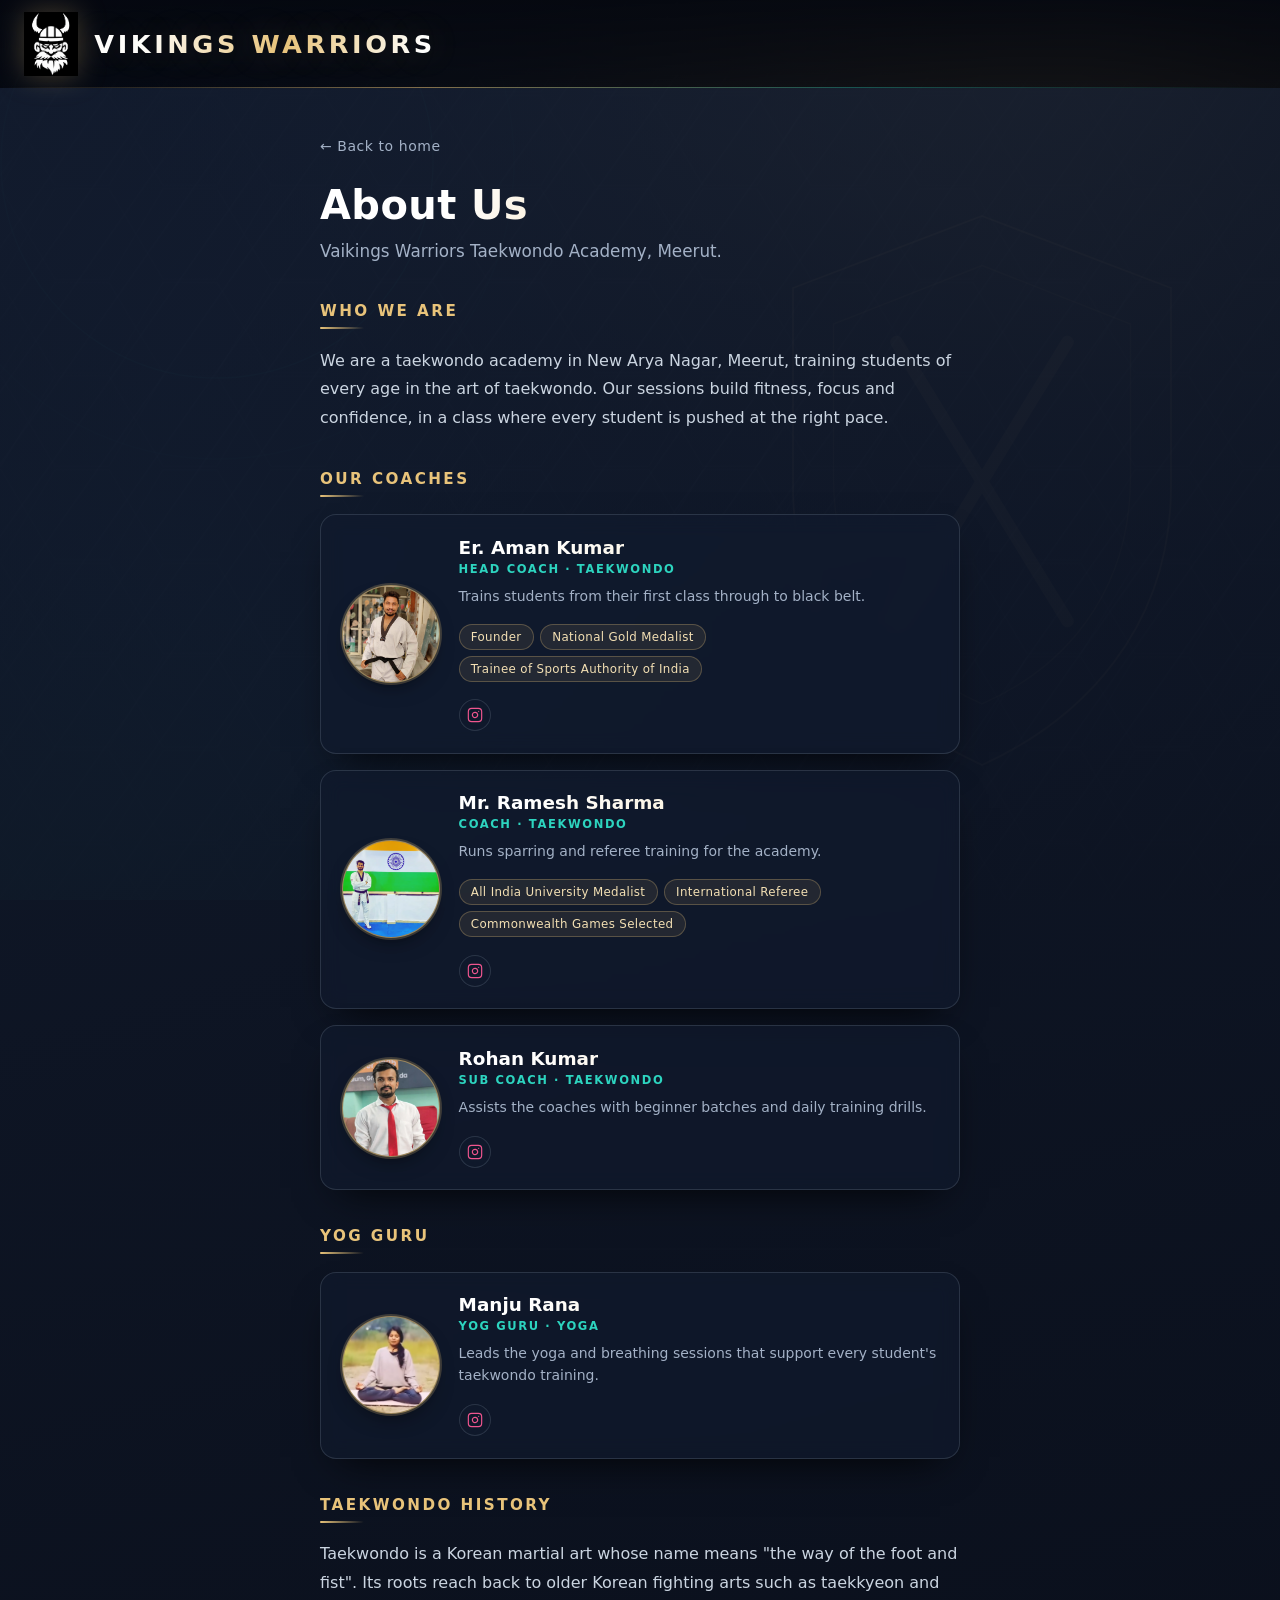
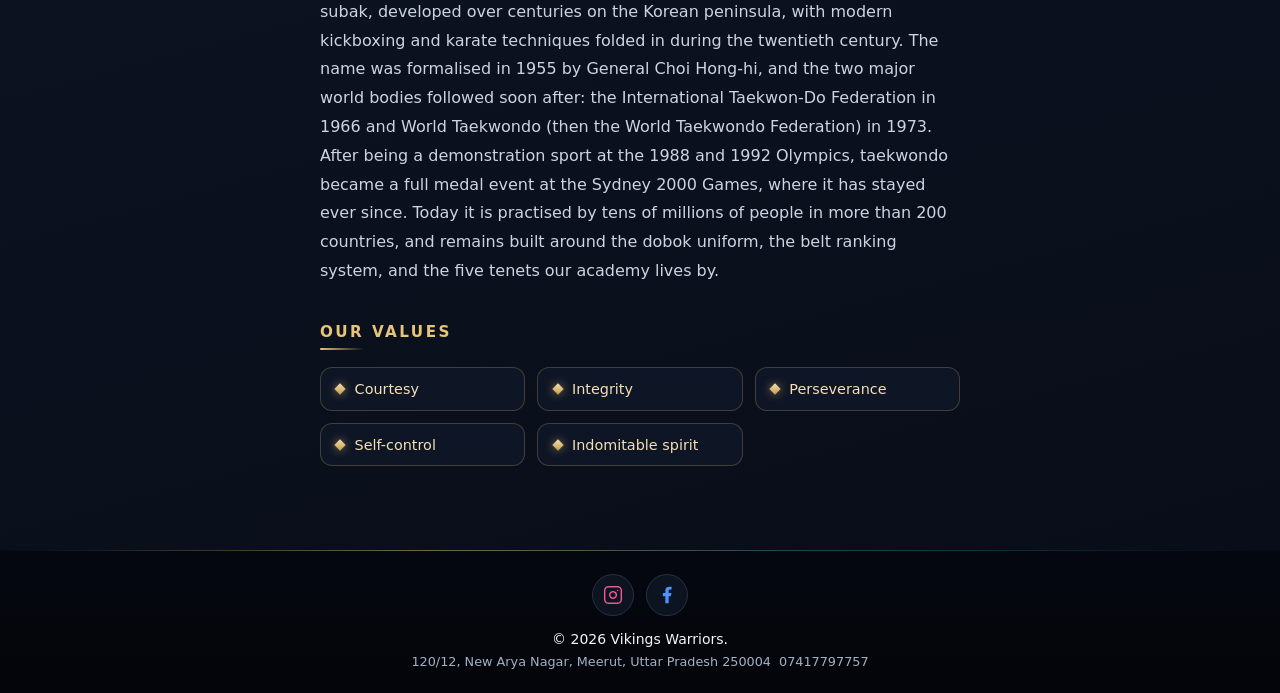
==== about-us.html @ 818771da "Expand into multi-page site with gallery and refreshed dark UI - Add About Us, Address and Gallery p" ====
<!DOCTYPE html>
<html lang="en">
<head>
  <meta charset="UTF-8" />
  <meta name="viewport" content="width=device-width, initial-scale=1.0" />
  <title>About Us — Vikings Warriors</title>
  <link rel="stylesheet" href="assets/styles.css" />
</head>
<body>
  <header class="site-header">
    <img
      class="site-header__logo"
      src="assets/viking-emblem.png"
      alt="Monochrome Viking warrior emblem"
    />
    <h1 class="site-header__wordmark">Vikings Warriors</h1>
  </header>

  <main class="page">
    <div class="page__inner">
      <a class="back-link" href="index.html">&larr; Back to home</a>

      <h2 class="page__title">About Us</h2>
      <p class="page__lead">
        Vaikings Warriors Taekwondo Academy, Meerut.
      </p>

      <section class="page__section">
        <h3 class="page__section-title">Who we are</h3>
        <p class="page__text">
          We are a taekwondo academy in New Arya Nagar, Meerut, training
          students of every age in the art of taekwondo. Our sessions build
          fitness, focus and confidence, in a class where every student is
          pushed at the right pace.
        </p>
      </section>

      <section class="page__section">
        <h3 class="page__section-title">Our Coaches</h3>
        <div class="coach-list">
          <article class="coach-card">
            <img
              class="coach-card__photo"
              src="assets/coach.png"
              alt="Portrait of Er. Aman Kumar, coach at Vaikings Warriors Taekwondo Academy"
              width="96"
              height="96"
            />
            <div class="coach-card__body">
              <h4 class="coach-card__name">Er. Aman Kumar</h4>
              <p class="coach-card__role">Head Coach &middot; Taekwondo</p>
              <p class="coach-card__bio">
                Trains students from their first class through to black belt.
              </p>
              <ul class="coach-card__achievements">
                <li>Founder</li>
                <li>National Gold Medalist</li>
                <li>Trainee of Sports Authority of India</li>
              </ul>

              <div class="coach-card__socials">
                <a
                  class="social-link social-link--instagram social-link--sm"
                  href="https://www.instagram.com/aman_kumar_ghirdharwall/"
                  target="_blank"
                  rel="noopener noreferrer"
                  aria-label="Instagram profile of Er. Aman Kumar"
                >
                  <svg
                    viewBox="0 0 24 24"
                    fill="none"
                    stroke="currentColor"
                    stroke-width="1.75"
                    stroke-linecap="round"
                    stroke-linejoin="round"
                    aria-hidden="true"
                    focusable="false"
                  >
                    <rect x="2" y="2" width="20" height="20" rx="5" ry="5" />
                    <path
                      d="M16 11.37A4 4 0 1 1 12.63 8 4 4 0 0 1 16 11.37z"
                    />
                    <line x1="17.5" y1="6.5" x2="17.51" y2="6.5" />
                  </svg>
                </a>
              </div>
            </div>
          </article>

          <article class="coach-card">
            <img
              class="coach-card__photo"
              src="assets/coach2.png"
              alt="Portrait of Mr. Ramesh Sharma, coach at Vaikings Warriors Taekwondo Academy"
              width="96"
              height="96"
            />
            <div class="coach-card__body">
              <h4 class="coach-card__name">Mr. Ramesh Sharma</h4>
              <p class="coach-card__role">Coach &middot; Taekwondo</p>
              <p class="coach-card__bio">
                Runs sparring and referee training for the academy.
              </p>
              <ul class="coach-card__achievements">
                <li>All India University Medalist</li>
                <li>International Referee</li>
                <li>Commonwealth Games Selected</li>
              </ul>

              <div class="coach-card__socials">
                <a
                  class="social-link social-link--instagram social-link--sm"
                  href="https://www.instagram.com/_ramesh_sharma17/"
                  target="_blank"
                  rel="noopener noreferrer"
                  aria-label="Instagram profile of Mr. Ramesh Sharma"
                >
                  <svg
                    viewBox="0 0 24 24"
                    fill="none"
                    stroke="currentColor"
                    stroke-width="1.75"
                    stroke-linecap="round"
                    stroke-linejoin="round"
                    aria-hidden="true"
                    focusable="false"
                  >
                    <rect x="2" y="2" width="20" height="20" rx="5" ry="5" />
                    <path
                      d="M16 11.37A4 4 0 1 1 12.63 8 4 4 0 0 1 16 11.37z"
                    />
                    <line x1="17.5" y1="6.5" x2="17.51" y2="6.5" />
                  </svg>
                </a>
              </div>
            </div>
          </article>

          <article class="coach-card">
            <img
              class="coach-card__photo"
              src="assets/subcoach.png"
              alt="Portrait of Rohan Kumar, sub coach at Vaikings Warriors Taekwondo Academy"
              width="96"
              height="96"
            />
            <div class="coach-card__body">
              <h4 class="coach-card__name">Rohan Kumar</h4>
              <p class="coach-card__role">Sub Coach &middot; Taekwondo</p>
              <p class="coach-card__bio">
                Assists the coaches with beginner batches and daily training
                drills.
              </p>

              <div class="coach-card__socials">
                <a
                  class="social-link social-link--instagram social-link--sm"
                  href="https://www.instagram.com/imrk71625/"
                  target="_blank"
                  rel="noopener noreferrer"
                  aria-label="Instagram profile of Rohan Kumar"
                >
                  <svg
                    viewBox="0 0 24 24"
                    fill="none"
                    stroke="currentColor"
                    stroke-width="1.75"
                    stroke-linecap="round"
                    stroke-linejoin="round"
                    aria-hidden="true"
                    focusable="false"
                  >
                    <rect x="2" y="2" width="20" height="20" rx="5" ry="5" />
                    <path
                      d="M16 11.37A4 4 0 1 1 12.63 8 4 4 0 0 1 16 11.37z"
                    />
                    <line x1="17.5" y1="6.5" x2="17.51" y2="6.5" />
                  </svg>
                </a>
              </div>
            </div>
          </article>
        </div>
      </section>

      <section class="page__section">
        <h3 class="page__section-title">Yog Guru</h3>
        <div class="coach-list">
          <article class="coach-card">
            <img
              class="coach-card__photo"
              src="assets/yogguru.png"
              alt="Portrait of Manju Rana, Yog Guru at Vaikings Warriors Taekwondo Academy"
              width="96"
              height="96"
            />
            <div class="coach-card__body">
              <h4 class="coach-card__name">Manju Rana</h4>
              <p class="coach-card__role">Yog Guru &middot; Yoga</p>
              <p class="coach-card__bio">
                Leads the yoga and breathing sessions that support every
                student's taekwondo training.
              </p>

              <div class="coach-card__socials">
                <a
                  class="social-link social-link--instagram social-link--sm"
                  href="https://www.instagram.com/manjurana238/"
                  target="_blank"
                  rel="noopener noreferrer"
                  aria-label="Instagram profile of Manju Rana"
                >
                  <svg
                    viewBox="0 0 24 24"
                    fill="none"
                    stroke="currentColor"
                    stroke-width="1.75"
                    stroke-linecap="round"
                    stroke-linejoin="round"
                    aria-hidden="true"
                    focusable="false"
                  >
                    <rect x="2" y="2" width="20" height="20" rx="5" ry="5" />
                    <path
                      d="M16 11.37A4 4 0 1 1 12.63 8 4 4 0 0 1 16 11.37z"
                    />
                    <line x1="17.5" y1="6.5" x2="17.51" y2="6.5" />
                  </svg>
                </a>
              </div>
            </div>
          </article>
        </div>
      </section>

      <section class="page__section">
        <h3 class="page__section-title">Taekwondo History</h3>
        <p class="page__text">
          Taekwondo is a Korean martial art whose name means "the way of the
          foot and fist". Its roots reach back to older Korean fighting arts
          such as taekkyeon and subak, developed over centuries on the Korean
          peninsula, with modern kickboxing and karate techniques folded in
          during the twentieth century. The name was formalised in 1955 by
          General Choi Hong-hi, and the two major world bodies followed soon
          after: the International Taekwon-Do Federation in 1966 and World
          Taekwondo (then the World Taekwondo Federation) in 1973. After being
          a demonstration sport at the 1988 and 1992 Olympics, taekwondo
          became a full medal event at the Sydney 2000 Games, where it has
          stayed ever since. Today it is practised by tens of millions of
          people in more than 200 countries, and remains built around the
          dobok uniform, the belt ranking system, and the five tenets our
          academy lives by.
        </p>
      </section>

      <section class="page__section">
        <h3 class="page__section-title">Our values</h3>
        <ul class="tenets">
          <li>Courtesy</li>
          <li>Integrity</li>
          <li>Perseverance</li>
          <li>Self-control</li>
          <li>Indomitable spirit</li>
        </ul>
      </section>
    </div>
  </main>

  <footer class="site-footer">
    <div class="site-footer__social">
      <a
        class="social-link social-link--instagram"
        href="https://www.instagram.com/wcta_meerut_/"
        target="_blank"
        rel="noopener noreferrer"
        aria-label="Vaikings Warriors Taekwondo Academy on Instagram"
      >
        <svg
          viewBox="0 0 24 24"
          fill="none"
          stroke="currentColor"
          stroke-width="1.75"
          stroke-linecap="round"
          stroke-linejoin="round"
          aria-hidden="true"
          focusable="false"
        >
          <rect x="2" y="2" width="20" height="20" rx="5" ry="5" />
          <path d="M16 11.37A4 4 0 1 1 12.63 8 4 4 0 0 1 16 11.37z" />
          <line x1="17.5" y1="6.5" x2="17.51" y2="6.5" />
        </svg>
      </a>
      <a
        class="social-link social-link--facebook"
        href="https://www.facebook.com/ValiantTaekwondo"
        target="_blank"
        rel="noopener noreferrer"
        aria-label="Vaikings Warriors Taekwondo Academy on Facebook"
      >
        <svg
          viewBox="0 0 24 24"
          fill="currentColor"
          stroke="none"
          aria-hidden="true"
          focusable="false"
        >
          <path
            d="M14 13.5h2.5l1-4H14v-2c0-1.03 0-2 2-2h1.5V2.14c-.326-.043-1.557-.14-2.857-.14C11.928 2 10 3.657 10 6.7v2.8H7v4h3V22h4z"
          />
        </svg>
      </a>
    </div>
    <p>&copy; 2026 Vikings Warriors.</p>
    <address class="site-footer__address">
      <span class="site-footer__address-line">
        120/12, New Arya Nagar, Meerut, Uttar Pradesh 250004
      </span>
      <a class="site-footer__phone" href="tel:+917417797757">07417797757</a>
    </address>
  </footer>
</body>
</html>
---- assets/styles.css ----
/* =========================================================
   Vaikings Warriors Taekwondo Academy — shared styles
   ========================================================= */

:root {
  --bg-0: #05070d;
  --bg-1: #0b1220;
  --panel: linear-gradient(
    165deg,
    rgba(20, 30, 50, 0.82),
    rgba(9, 14, 26, 0.9)
  );
  --panel-solid: #111a2b;
  --glass: rgba(17, 26, 44, 0.66);
  --line: rgba(148, 163, 184, 0.2);
  --line-strong: rgba(148, 163, 184, 0.4);
  --text: #f1f5f9;
  --muted: #a3b1c6;
  --gold: #e8c37a;
  --gold-deep: #c79a45;
  --gold-soft: #f4e0b4;
  --teal: #2dd4bf;
  --shadow: 0 18px 40px -20px rgba(0, 0, 0, 0.95);
  --radius: 1rem;
  --ease: cubic-bezier(0.2, 0.7, 0.3, 1);
}

* {
  box-sizing: border-box;
}

html {
  color-scheme: dark;
}

html,
body {
  margin: 0;
}

body {
  min-height: 100vh;
  display: flex;
  flex-direction: column;
  font-family: system-ui, -apple-system, "Segoe UI", Roboto, sans-serif;
  text-rendering: optimizeLegibility;
  color: var(--text);
  background-color: var(--bg-0);
  background-image: url("bg.svg");
  background-size: cover;
  background-position: center;
  background-repeat: no-repeat;
  background-attachment: fixed;
}

::selection {
  background: rgba(232, 195, 122, 0.32);
  color: #fff;
}

::-webkit-scrollbar {
  width: 11px;
  height: 11px;
}

::-webkit-scrollbar-track {
  background: var(--bg-0);
}

::-webkit-scrollbar-thumb {
  background: linear-gradient(180deg, #21304c, #131d31);
  border: 3px solid var(--bg-0);
  border-radius: 999px;
}

::-webkit-scrollbar-thumb:hover {
  background: linear-gradient(180deg, #2c3f61, #1a2740);
}

a:focus-visible,
button:focus-visible {
  outline: 2px solid var(--gold);
  outline-offset: 3px;
}

/* ---------- Header ---------- */
.site-header {
  position: sticky;
  top: 0;
  z-index: 40;
  display: flex;
  align-items: center;
  gap: 1rem;
  padding: 0.75rem 1.5rem;
  color: var(--text);
  background: linear-gradient(
    180deg,
    rgba(5, 8, 16, 0.94),
    rgba(5, 8, 16, 0.72)
  );
  backdrop-filter: blur(16px) saturate(130%);
  -webkit-backdrop-filter: blur(16px) saturate(130%);
}

.site-header::after {
  content: "";
  position: absolute;
  left: 0;
  right: 0;
  bottom: 0;
  height: 1px;
  background: linear-gradient(
    90deg,
    transparent,
    rgba(232, 195, 122, 0.55),
    rgba(45, 212, 191, 0.35),
    transparent
  );
}

.site-header__logo {
  height: 64px;
  display: block;
  flex: 0 0 auto;
  filter: drop-shadow(0 0 14px rgba(232, 195, 122, 0.28));
  animation: emblem-breathe 7s ease-in-out infinite;
}

@keyframes emblem-breathe {
  0%,
  100% {
    filter: drop-shadow(0 0 10px rgba(232, 195, 122, 0.18));
  }
  50% {
    filter: drop-shadow(0 0 22px rgba(232, 195, 122, 0.42));
  }
}

.site-header__wordmark {
  margin: 0;
  font-size: 1.6rem;
  font-weight: 800;
  letter-spacing: 0.14em;
  text-transform: uppercase;
  background: linear-gradient(100deg, #ffffff 15%, var(--gold) 55%, #ffffff 95%);
  -webkit-background-clip: text;
  background-clip: text;
  color: transparent;
  text-shadow: 0 0 34px rgba(232, 195, 122, 0.22);
}

/* ---------- Split ---------- */
.split {
  display: flex;
  flex: 1 1 auto;
  min-height: 0;
}

.pane {
  position: relative;
  flex: 1 1 50%;
  display: flex;
  flex-direction: column;
  align-items: center;
  justify-content: center;
  padding: 2.5rem 2rem;
  text-align: center;
  background: var(--panel);
  color: var(--text);
  min-width: 0;
}

.pane--left {
  border-right: 1px solid var(--line);
}

/* ---------- Cards ---------- */
.cards {
  display: grid;
  grid-template-columns: repeat(auto-fit, minmax(185px, 1fr));
  align-items: start;
  gap: 1rem;
  width: 100%;
  max-width: 640px;
}

.card {
  position: relative;
  overflow: hidden;
  display: flex;
  flex-direction: column;
  gap: 0.5rem;
  padding: 1.35rem 1.25rem;
  background: var(--glass);
  backdrop-filter: blur(10px) saturate(125%);
  -webkit-backdrop-filter: blur(10px) saturate(125%);
  border: 1px solid var(--line);
  border-radius: var(--radius);
  color: inherit;
  text-decoration: none;
  text-align: left;
  box-shadow: var(--shadow);
  transition: transform 0.28s var(--ease), border-color 0.28s ease,
    box-shadow 0.28s ease, background-color 0.28s ease;
}

/* gold accent bar that lights up on hover */
.card::after {
  content: "";
  position: absolute;
  inset: 0 0 auto;
  height: 2px;
  background: linear-gradient(
    90deg,
    transparent,
    var(--gold),
    var(--teal),
    transparent
  );
  opacity: 0;
  transition: opacity 0.28s ease;
}

/* light sweep across the card on hover */
.card::before {
  content: "";
  position: absolute;
  top: 0;
  left: -70%;
  width: 45%;
  height: 100%;
  background: linear-gradient(
    100deg,
    transparent,
    rgba(255, 255, 255, 0.09),
    transparent
  );
  transform: skewX(-18deg);
  transition: left 0.6s var(--ease);
}

.card:hover,
.card:focus-visible {
  border-color: rgba(232, 195, 122, 0.55);
  transform: translateY(-5px);
  box-shadow: var(--shadow), 0 0 0 1px rgba(232, 195, 122, 0.22),
    0 20px 44px -22px rgba(232, 195, 122, 0.55);
}

.card:hover::after,
.card:focus-visible::after {
  opacity: 1;
}

.card:hover::before,
.card:focus-visible::before {
  left: 130%;
}

.card h2 {
  margin: 0;
  font-size: 1.15rem;
  font-weight: 700;
  letter-spacing: 0.02em;
  background: linear-gradient(
    115deg,
    #ffffff 0%,
    var(--gold-soft) 58%,
    var(--gold) 100%
  );
  -webkit-background-clip: text;
  background-clip: text;
  color: transparent;
}

.card p {
  margin: 0;
  font-size: 0.875rem;
  line-height: 1.55;
  color: var(--muted);
}

/* ---------- Inner page ---------- */
.page {
  position: relative;
  flex: 1 1 auto;
  display: flex;
  justify-content: center;
  padding: 3rem 1.5rem;
  background: var(--panel);
  color: var(--text);
}

.page__inner {
  width: 100%;
  max-width: 640px;
}

.back-link {
  display: inline-block;
  margin-bottom: 1.75rem;
  color: var(--muted);
  font-size: 0.875rem;
  letter-spacing: 0.04em;
  text-decoration: none;
  transition: color 0.2s ease, transform 0.2s var(--ease);
}

.back-link:hover,
.back-link:focus-visible {
  color: var(--gold);
  transform: translateX(-3px);
}

.page__title {
  margin: 0 0 0.6rem;
  font-size: clamp(1.9rem, 4vw, 2.5rem);
  font-weight: 800;
  letter-spacing: 0.01em;
  line-height: 1.15;
  background: linear-gradient(110deg, #ffffff 20%, var(--gold) 85%);
  -webkit-background-clip: text;
  background-clip: text;
  color: transparent;
}

.page__lead {
  margin: 0 0 2.25rem;
  font-size: 1.05rem;
  line-height: 1.65;
  color: var(--muted);
}

/* ---------- Inner page content ---------- */
.page__section {
  margin-bottom: 2.25rem;
}

.page__section-title {
  position: relative;
  display: inline-block;
  margin: 0 0 1.1rem;
  padding-bottom: 0.55rem;
  font-size: 0.95rem;
  font-weight: 700;
  letter-spacing: 0.16em;
  text-transform: uppercase;
  color: var(--gold);
}

.page__section-title::after {
  content: "";
  position: absolute;
  left: 0;
  bottom: 0;
  width: 44px;
  height: 2px;
  border-radius: 2px;
  background: linear-gradient(90deg, var(--gold), rgba(232, 195, 122, 0));
}

.page__text {
  margin: 0;
  line-height: 1.8;
  color: #cbd5e1;
}

.page__text a,
.page__lead a {
  color: var(--gold-soft);
  text-decoration: underline;
  text-underline-offset: 3px;
  text-decoration-color: rgba(232, 195, 122, 0.45);
}

.page__text a:hover,
.page__text a:focus-visible,
.page__lead a:hover,
.page__lead a:focus-visible {
  color: #fff;
  text-decoration-color: var(--gold);
}

.tenets {
  margin: 0;
  padding: 0;
  list-style: none;
  display: grid;
  grid-template-columns: repeat(auto-fit, minmax(185px, 1fr));
  gap: 0.75rem;
}

.tenets li {
  display: flex;
  align-items: center;
  gap: 0.65rem;
  padding: 0.8rem 0.95rem;
  background: var(--glass);
  backdrop-filter: blur(8px);
  -webkit-backdrop-filter: blur(8px);
  border: 1px solid rgba(232, 195, 122, 0.24);
  border-radius: 0.75rem;
  font-size: 0.9rem;
  font-weight: 500;
  color: var(--gold-soft);
  transition: border-color 0.25s ease, transform 0.25s var(--ease);
}

.tenets li::before {
  content: "";
  flex: 0 0 auto;
  width: 8px;
  height: 8px;
  transform: rotate(45deg);
  background: linear-gradient(135deg, var(--gold-soft), var(--gold-deep));
  box-shadow: 0 0 10px rgba(232, 195, 122, 0.6);
}

.tenets li:hover {
  border-color: rgba(232, 195, 122, 0.55);
  transform: translateY(-2px);
}

/* ---------- Coach card ---------- */
.coach-list {
  display: flex;
  flex-direction: column;
  gap: 1rem;
}

.coach-card {
  display: flex;
  align-items: center;
  gap: 1.25rem;
  padding: 1.35rem;
  background: var(--glass);
  backdrop-filter: blur(10px) saturate(120%);
  -webkit-backdrop-filter: blur(10px) saturate(120%);
  border: 1px solid var(--line);
  border-radius: var(--radius);
  box-shadow: var(--shadow);
  transition: border-color 0.28s ease, transform 0.28s var(--ease),
    box-shadow 0.28s ease;
}

.coach-card:hover {
  border-color: rgba(232, 195, 122, 0.4);
  transform: translateY(-3px);
  box-shadow: var(--shadow), 0 16px 40px -24px rgba(232, 195, 122, 0.5);
}

.coach-card__photo {
  width: 96px;
  height: 96px;
  flex: 0 0 auto;
  object-fit: cover;
  border-radius: 50%;
  background: var(--panel-solid);
  box-shadow: 0 0 0 3px rgba(232, 195, 122, 0.22),
    0 0 0 1px rgba(232, 195, 122, 0.55), 0 10px 24px -12px rgba(0, 0, 0, 0.9);
  transition: box-shadow 0.28s ease, transform 0.28s var(--ease);
}

.coach-card:hover .coach-card__photo {
  transform: scale(1.04);
  box-shadow: 0 0 0 3px rgba(232, 195, 122, 0.4),
    0 0 0 1px rgba(232, 195, 122, 0.8), 0 12px 30px -12px rgba(232, 195, 122, 0.6);
}

.coach-card__body {
  display: flex;
  flex-direction: column;
  gap: 0.25rem;
  text-align: left;
}

.coach-card__name {
  margin: 0;
  font-size: 1.15rem;
  font-weight: 700;
  background: linear-gradient(120deg, #ffffff 15%, var(--gold-soft) 95%);
  -webkit-background-clip: text;
  background-clip: text;
  color: transparent;
}

.coach-card__role {
  margin: 0;
  font-size: 0.72rem;
  font-weight: 600;
  letter-spacing: 0.14em;
  text-transform: uppercase;
  color: var(--teal);
}

.coach-card__bio {
  margin: 0.3rem 0 0;
  font-size: 0.875rem;
  line-height: 1.6;
  color: var(--muted);
}

.coach-card__achievements {
  display: flex;
  flex-wrap: wrap;
  gap: 0.4rem;
  margin: 0.8rem 0 0;
  padding: 0;
  list-style: none;
}

.coach-card__achievements li {
  padding: 0.3rem 0.7rem;
  background: rgba(232, 195, 122, 0.09);
  border: 1px solid rgba(232, 195, 122, 0.28);
  border-radius: 999px;
  font-size: 0.74rem;
  letter-spacing: 0.03em;
  color: var(--gold-soft);
}

@media (max-width: 480px) {
  .coach-card {
    flex-direction: column;
    text-align: center;
  }

  .coach-card__body {
    text-align: center;
  }

  .coach-card__achievements {
    justify-content: center;
  }

  .coach-card__socials {
    justify-content: center;
  }
}

/* ---------- Address details ---------- */
.address-card {
  padding: 1.6rem;
  background: var(--glass);
  backdrop-filter: blur(10px) saturate(120%);
  -webkit-backdrop-filter: blur(10px) saturate(120%);
  border: 1px solid var(--line);
  border-radius: var(--radius);
  box-shadow: var(--shadow);
}

.address-card address {
  display: flex;
  flex-direction: column;
  gap: 1.25rem;
  font-style: normal;
}

.address-card address p {
  margin: 0;
  line-height: 1.7;
}

.address-card__label {
  display: block;
  margin-bottom: 0.2rem;
  font-size: 0.72rem;
  font-weight: 600;
  letter-spacing: 0.14em;
  text-transform: uppercase;
  color: var(--gold);
}

.address-card__venue {
  font-weight: 700;
  font-size: 1.1rem;
}

.address-card a {
  color: var(--gold-soft);
  text-decoration: underline;
  text-underline-offset: 3px;
  text-decoration-color: rgba(232, 195, 122, 0.45);
}

.address-card a:hover,
.address-card a:focus-visible {
  color: #fff;
  text-decoration-color: var(--gold);
}

.address-actions {
  margin-top: 1.6rem;
  display: flex;
  flex-wrap: wrap;
  gap: 0.75rem;
}

.button {
  display: inline-block;
  padding: 0.72rem 1.25rem;
  border-radius: 999px;
  background: linear-gradient(135deg, #f6e3b6, var(--gold-deep));
  border: 1px solid rgba(255, 255, 255, 0.18);
  color: #241a06;
  font-size: 0.875rem;
  font-weight: 700;
  letter-spacing: 0.02em;
  text-decoration: none;
  box-shadow: 0 12px 26px -14px rgba(232, 195, 122, 0.8);
  transition: transform 0.25s var(--ease), box-shadow 0.25s ease,
    filter 0.25s ease;
}

.button:hover,
.button:focus-visible {
  transform: translateY(-2px);
  filter: brightness(1.06);
  box-shadow: 0 16px 32px -14px rgba(232, 195, 122, 0.95);
}

.button--ghost {
  background: transparent;
  border-color: rgba(232, 195, 122, 0.45);
  color: var(--gold-soft);
  box-shadow: none;
}

.button--ghost:hover,
.button--ghost:focus-visible {
  background: rgba(232, 195, 122, 0.1);
  box-shadow: 0 12px 26px -18px rgba(232, 195, 122, 0.7);
}

/* ---------- Map ---------- */
.map-section {
  margin-top: 2.5rem;
}

.map-section__title {
  position: relative;
  display: inline-block;
  margin: 0 0 1rem;
  padding-bottom: 0.55rem;
  font-size: 0.95rem;
  font-weight: 700;
  letter-spacing: 0.16em;
  text-transform: uppercase;
  color: var(--gold);
}

.map-section__title::after {
  content: "";
  position: absolute;
  left: 0;
  bottom: 0;
  width: 44px;
  height: 2px;
  border-radius: 2px;
  background: linear-gradient(90deg, var(--gold), rgba(232, 195, 122, 0));
}

.map-frame {
  position: relative;
  width: 100%;
  aspect-ratio: 16 / 9;
  overflow: hidden;
  background: var(--panel-solid);
  border: 1px solid var(--line);
  border-radius: var(--radius);
  box-shadow: var(--shadow);
  transition: border-color 0.28s ease, box-shadow 0.28s ease;
}

.map-frame:hover {
  border-color: rgba(232, 195, 122, 0.45);
  box-shadow: var(--shadow), 0 18px 44px -24px rgba(232, 195, 122, 0.55);
}

.map-frame iframe {
  position: absolute;
  inset: 0;
  width: 100%;
  height: 100%;
  border: 0;
  /* Google Maps ships a light basemap; re-tone it for the dark theme */
  filter: invert(92%) hue-rotate(185deg) brightness(0.86) contrast(0.92)
    saturate(0.7);
  transition: filter 0.3s ease;
}

.map-frame:hover iframe {
  filter: invert(92%) hue-rotate(185deg) brightness(0.94) contrast(0.94)
    saturate(0.75);
}

.map-section__link {
  margin: 0.85rem 0 0;
  font-size: 0.875rem;
}

.map-section__link a {
  color: var(--gold-soft);
  text-decoration: underline;
  text-underline-offset: 3px;
  text-decoration-color: rgba(232, 195, 122, 0.45);
}

.map-section__link a:hover,
.map-section__link a:focus-visible {
  color: #fff;
  text-decoration-color: var(--gold);
}

/* ---------- Gallery ---------- */
.page--wide .page__inner {
  max-width: 1200px;
}

.gallery {
  columns: 4 240px;
  column-gap: 1rem;
  margin: 0;
  padding: 0;
  list-style: none;
}

.gallery__item {
  break-inside: avoid;
  margin: 0 0 1rem;
}

.gallery__link {
  display: block;
  position: relative;
  overflow: hidden;
  background: var(--panel-solid);
  border: 1px solid var(--line);
  border-radius: var(--radius);
  box-shadow: var(--shadow);
  transition: border-color 0.3s ease, transform 0.3s var(--ease),
    box-shadow 0.3s ease;
}

.gallery__link::after {
  content: "";
  position: absolute;
  inset: 0;
  background: radial-gradient(
    120% 90% at 50% 0%,
    rgba(232, 195, 122, 0.22),
    transparent 60%
  );
  opacity: 0;
  transition: opacity 0.3s ease;
  pointer-events: none;
}

.gallery__link:hover,
.gallery__link:focus-visible {
  border-color: rgba(232, 195, 122, 0.6);
  transform: translateY(-4px);
  box-shadow: var(--shadow), 0 20px 44px -22px rgba(232, 195, 122, 0.6);
}

.gallery__link:hover::after,
.gallery__link:focus-visible::after {
  opacity: 1;
}

.gallery__img {
  display: block;
  width: 100%;
  height: auto;
  transition: transform 0.5s var(--ease);
}

.gallery__link:hover .gallery__img,
.gallery__link:focus-visible .gallery__img {
  transform: scale(1.06);
}

/* ---------- Lightbox ---------- */
.lightbox {
  position: fixed;
  inset: 0;
  z-index: 50;
  display: none;
  align-items: center;
  justify-content: center;
  padding: 2rem;
  background: rgba(3, 6, 12, 0.86);
  backdrop-filter: blur(16px);
  -webkit-backdrop-filter: blur(16px);
}

.lightbox:target {
  display: flex;
}

.lightbox__img {
  max-width: min(1100px, 100%);
  max-height: 88vh;
  border: 1px solid rgba(232, 195, 122, 0.4);
  border-radius: var(--radius);
  background: var(--panel-solid);
  box-shadow: 0 34px 90px -28px rgba(0, 0, 0, 0.95),
    0 0 0 1px rgba(232, 195, 122, 0.12);
}

.lightbox__close,
.lightbox__nav {
  position: absolute;
  display: inline-flex;
  align-items: center;
  justify-content: center;
  background: rgba(11, 18, 32, 0.72);
  backdrop-filter: blur(10px);
  -webkit-backdrop-filter: blur(10px);
  border: 1px solid var(--line);
  border-radius: 999px;
  color: var(--text);
  text-decoration: none;
  line-height: 1;
  transition: border-color 0.25s ease, background-color 0.25s ease,
    color 0.25s ease, transform 0.25s var(--ease);
}

.lightbox__close:hover,
.lightbox__close:focus-visible,
.lightbox__nav:hover,
.lightbox__nav:focus-visible {
  background: rgba(232, 195, 122, 0.16);
  border-color: rgba(232, 195, 122, 0.7);
  color: var(--gold-soft);
  transform: scale(1.06);
}

.lightbox__close {
  top: 1rem;
  right: 1rem;
  width: 2.6rem;
  height: 2.6rem;
  font-size: 1.6rem;
}

.lightbox__nav {
  top: 50%;
  transform: translateY(-50%);
  width: 2.9rem;
  height: 2.9rem;
  font-size: 1.8rem;
}

.lightbox__nav:hover,
.lightbox__nav:focus-visible {
  transform: translateY(-50%) scale(1.06);
}

.lightbox__nav--prev {
  left: 1rem;
}

.lightbox__nav--next {
  right: 1rem;
}

/* ---------- Footer ---------- */
.site-footer {
  position: relative;
  flex: 0 0 auto;
  background: linear-gradient(180deg, rgba(5, 8, 16, 0.9), rgba(3, 5, 10, 0.97));
  backdrop-filter: blur(14px);
  -webkit-backdrop-filter: blur(14px);
  color: var(--text);
  padding: 1.5rem;
  text-align: center;
  font-size: 0.875rem;
}

.site-footer::before {
  content: "";
  position: absolute;
  top: 0;
  left: 0;
  right: 0;
  height: 1px;
  background: linear-gradient(
    90deg,
    transparent,
    rgba(232, 195, 122, 0.5),
    rgba(45, 212, 191, 0.3),
    transparent
  );
}

.site-footer p {
  margin: 0;
}

.site-footer__address {
  display: flex;
  flex-wrap: wrap;
  justify-content: center;
  align-items: center;
  gap: 0.15rem 0.5rem;
  margin: 0.45rem 0 0;
  font-style: normal;
  font-size: 0.8rem;
  color: var(--muted);
}

.site-footer__phone {
  color: var(--muted);
  text-decoration: none;
  transition: color 0.2s ease;
}

.site-footer__phone:hover,
.site-footer__phone:focus-visible {
  color: var(--gold);
}

/* ---------- Footer social ---------- */
.site-footer__social {
  display: flex;
  justify-content: center;
  gap: 0.75rem;
  margin-bottom: 0.9rem;
}

.social-link {
  display: inline-flex;
  align-items: center;
  justify-content: center;
  width: 42px;
  height: 42px;
  border: 1px solid var(--line);
  border-radius: 50%;
  background: var(--glass);
  backdrop-filter: blur(8px);
  -webkit-backdrop-filter: blur(8px);
  color: var(--text);
  transition: background-color 0.25s ease, border-color 0.25s ease,
    transform 0.25s var(--ease), box-shadow 0.25s ease;
}

.social-link:hover,
.social-link:focus-visible {
  border-color: rgba(232, 195, 122, 0.65);
  transform: translateY(-3px);
  box-shadow: 0 12px 26px -14px rgba(232, 195, 122, 0.75);
}

.social-link:focus-visible {
  outline: 2px solid var(--gold);
  outline-offset: 3px;
}

.social-link svg {
  display: block;
  width: 20px;
  height: 20px;
}

.social-link--instagram {
  color: #f0568f;
}

.social-link--instagram:hover,
.social-link--instagram:focus-visible {
  border-color: rgba(225, 48, 108, 0.8);
  box-shadow: 0 12px 26px -14px rgba(225, 48, 108, 0.9);
}

.social-link--facebook {
  color: #4d94ff;
}

.social-link--facebook:hover,
.social-link--facebook:focus-visible {
  border-color: rgba(24, 119, 242, 0.8);
  box-shadow: 0 12px 26px -14px rgba(24, 119, 242, 0.9);
}

.social-link--sm {
  width: 32px;
  height: 32px;
}

.social-link--sm svg {
  width: 16px;
  height: 16px;
}

.coach-card__socials {
  display: flex;
  gap: 0.5rem;
  margin-top: 0.85rem;
}

/* ---------- Motion & responsive ---------- */
@media (prefers-reduced-motion: reduce) {
  *,
  *::before,
  *::after {
    animation: none !important;
    transition: none !important;
  }

  .card:hover,
  .card:focus-visible,
  .coach-card:hover,
  .gallery__link:hover,
  .gallery__link:focus-visible,
  .tenets li:hover,
  .social-link:hover,
  .social-link:focus-visible,
  .button:hover,
  .button:focus-visible {
    transform: none;
  }
}

@media (max-width: 768px) {
  body {
    background-attachment: scroll;
  }

  .pane {
    padding: 2rem 1.25rem;
  }

  .pane--right {
    display: none;
  }

  .page {
    padding: 2rem 1rem;
  }
}

@media (max-width: 480px) {
  .site-header {
    padding: 0.5rem 1rem;
  }

  .site-header__logo {
    height: 48px;
  }

  .site-header__wordmark {
    font-size: 1.1rem;
    letter-spacing: 0.1em;
  }

  .lightbox {
    padding: 1rem;
  }

  .lightbox__nav {
    width: 2.4rem;
    height: 2.4rem;
    font-size: 1.4rem;
  }
}
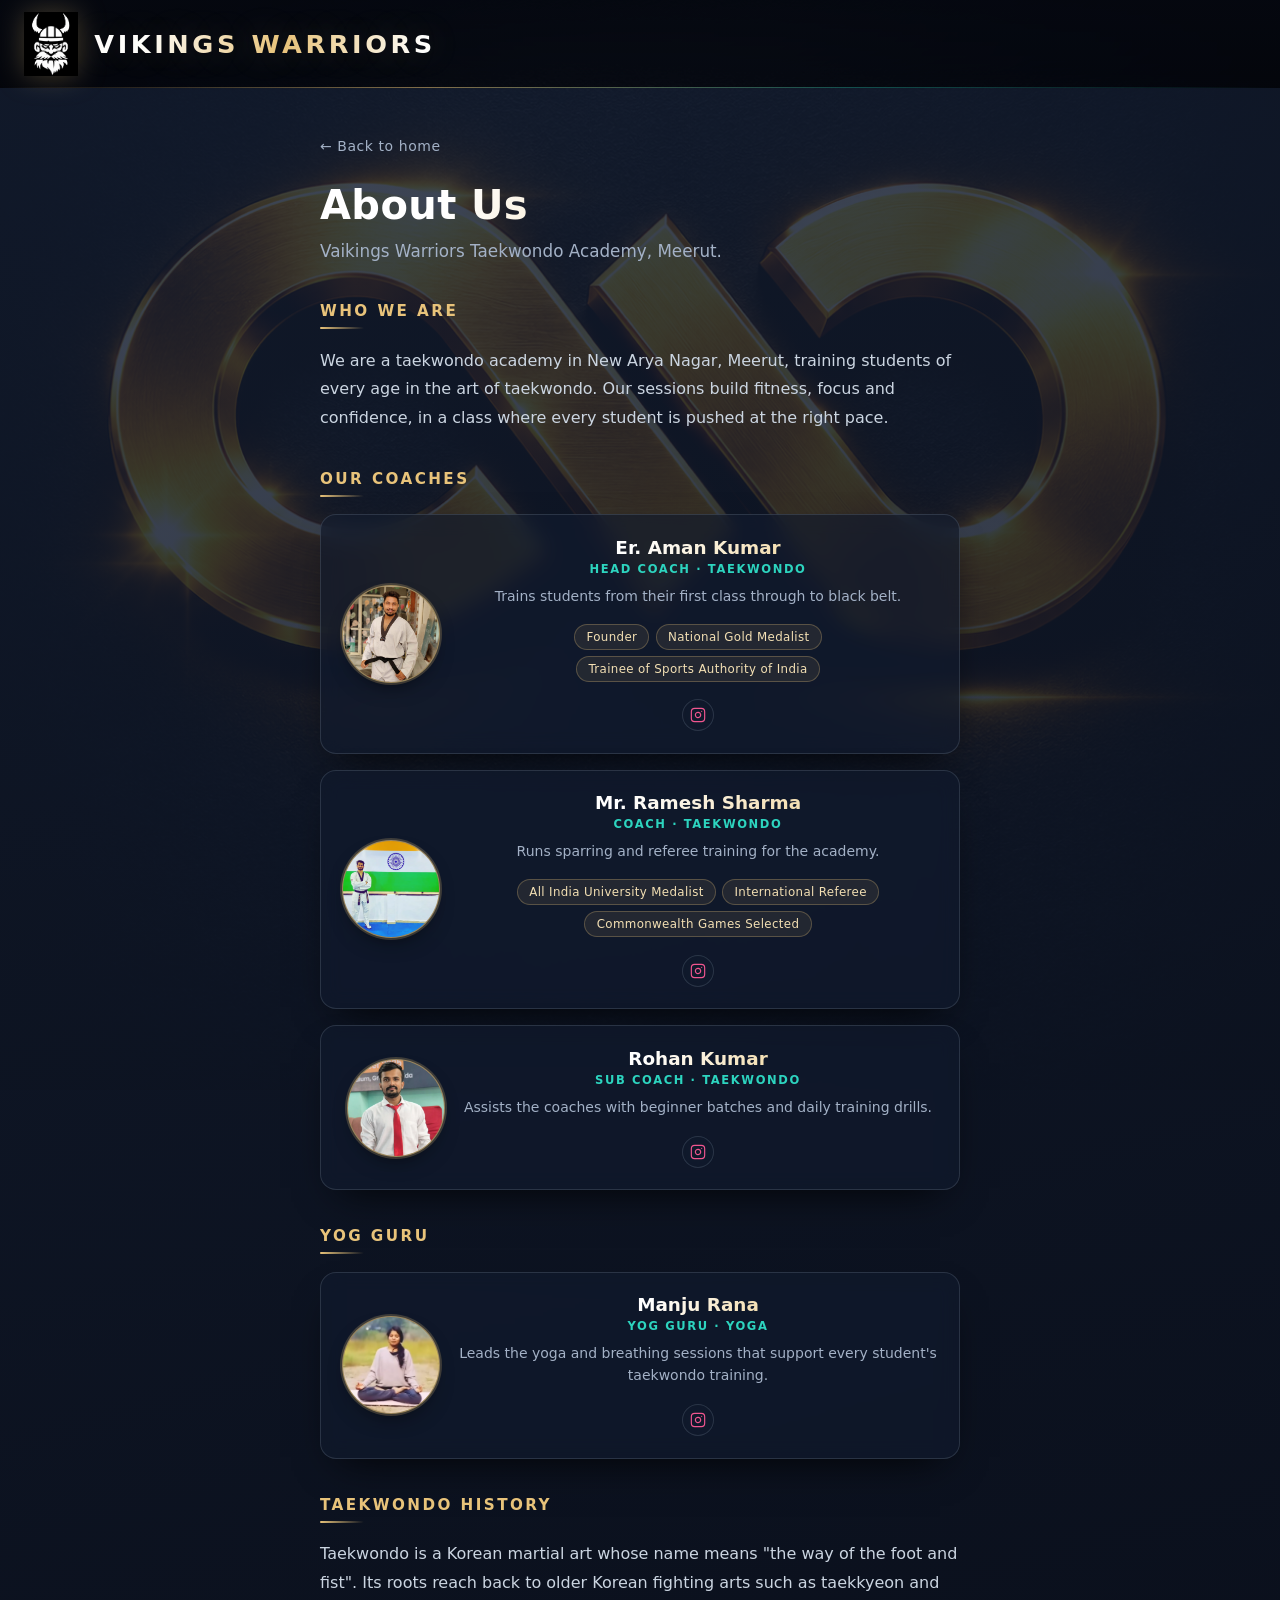
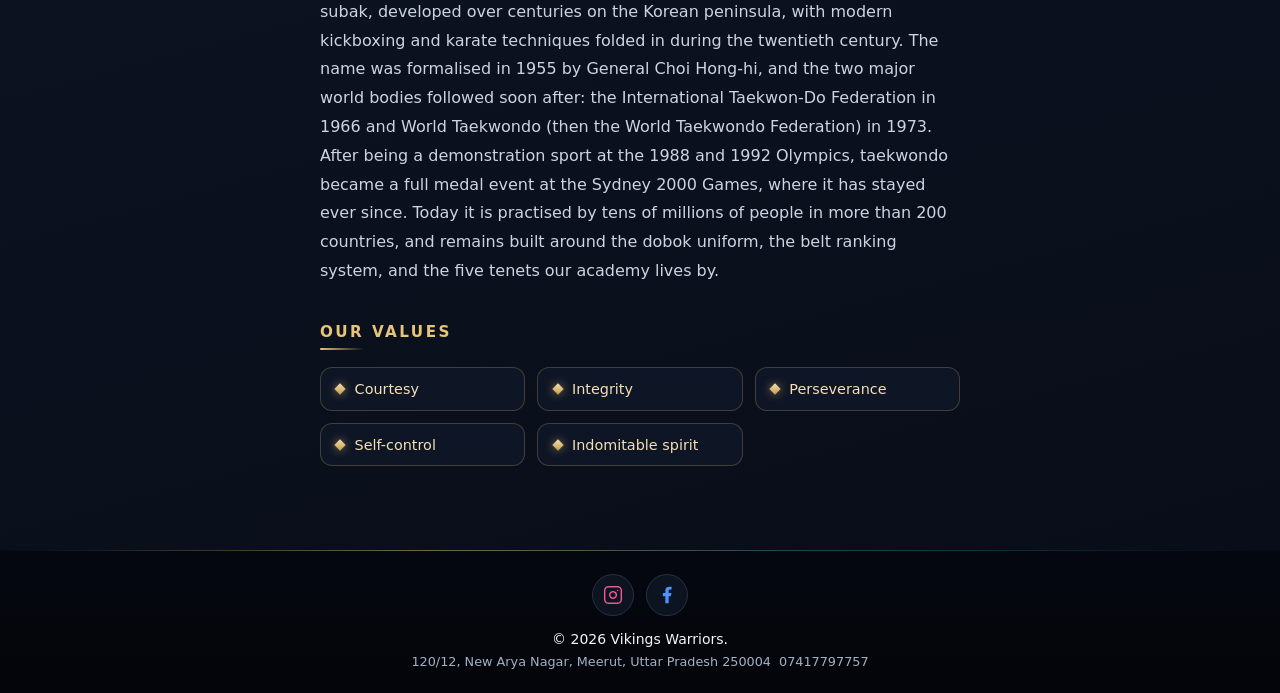
==== commit 665419c6: "Deploy static site with Docker/nginx and add contact page, animated cards, background" ====
--- a/about-us.html
+++ b/about-us.html
@@ -4,6 +4,7 @@
   <meta charset="UTF-8" />
   <meta name="viewport" content="width=device-width, initial-scale=1.0" />
   <title>About Us — Vikings Warriors</title>
+  <link rel="icon" type="image/png" href="assets/viking-emblem.png" />
   <link rel="stylesheet" href="assets/styles.css" />
 </head>
 <body>
--- a/assets/styles.css
+++ b/assets/styles.css
@@ -46,7 +46,7 @@
   text-rendering: optimizeLegibility;
   color: var(--text);
   background-color: var(--bg-0);
-  background-image: url("bg.svg");
+  background-image: url("../background.jpg");
   background-size: cover;
   background-position: center;
   background-repeat: no-repeat;
@@ -149,35 +149,24 @@
   text-shadow: 0 0 34px rgba(232, 195, 122, 0.22);
 }
 
-/* ---------- Split ---------- */
-.split {
-  display: flex;
+/* ---------- Home ---------- */
+.home {
+  position: relative;
   flex: 1 1 auto;
-  min-height: 0;
-}
-
-.pane {
-  position: relative;
-  flex: 1 1 50%;
-  display: flex;
-  flex-direction: column;
+  display: flex;
   align-items: center;
   justify-content: center;
-  padding: 2.5rem 2rem;
-  text-align: center;
-  background: var(--panel);
+  padding: 3rem 1.5rem;
   color: var(--text);
   min-width: 0;
-}
-
-.pane--left {
-  border-right: 1px solid var(--line);
 }
 
 /* ---------- Cards ---------- */
 .cards {
   display: grid;
-  grid-template-columns: repeat(auto-fit, minmax(185px, 1fr));
+  grid-template-columns: repeat(auto-fit, 185px);
+  justify-content: center;
+  justify-items: center;
   align-items: start;
   gap: 1rem;
   width: 100%;
@@ -189,7 +178,10 @@
   overflow: hidden;
   display: flex;
   flex-direction: column;
+  align-items: center;
+  justify-content: center;
   gap: 0.5rem;
+  width: 100%;
   padding: 1.35rem 1.25rem;
   background: var(--glass);
   backdrop-filter: blur(10px) saturate(125%);
@@ -198,7 +190,7 @@
   border-radius: var(--radius);
   color: inherit;
   text-decoration: none;
-  text-align: left;
+  text-align: center;
   box-shadow: var(--shadow);
   transition: transform 0.28s var(--ease), border-color 0.28s ease,
     box-shadow 0.28s ease, background-color 0.28s ease;
@@ -280,6 +272,144 @@
   color: var(--muted);
 }
 
+/* ---------- Animated card art ---------- */
+.card__art {
+  display: grid;
+  place-items: center;
+  width: 72px;
+  height: 72px;
+  margin-bottom: 0.15rem;
+  animation: art-float 4.5s ease-in-out infinite;
+}
+
+.card__art--contacts { animation-delay: -0.7s; }
+.card__art--address { animation-delay: -1.4s; }
+.card__art--achievements { animation-delay: -2.1s; }
+.card__art--gallery { animation-delay: -2.8s; }
+.card__art--players { animation-delay: -3.5s; }
+
+.card__art svg {
+  width: 100%;
+  height: 100%;
+  overflow: visible;
+  filter: drop-shadow(0 0 10px rgba(232, 195, 122, 0.18));
+}
+
+.card__art g,
+.card__art circle,
+.card__art path,
+.card__art rect {
+  transform-box: view-box;
+}
+
+@keyframes art-float {
+  0%, 100% { transform: translateY(0); }
+  50% { transform: translateY(-4px); }
+}
+
+@keyframes art-halo {
+  0%, 100% { transform: scale(1); opacity: 0.28; }
+  50% { transform: scale(1.1); opacity: 0.6; }
+}
+
+@keyframes art-bob {
+  0%, 100% { transform: translateY(0); }
+  50% { transform: translateY(-3px); }
+}
+
+@keyframes art-dot {
+  0%, 100% { transform: translateY(0); opacity: 0.5; }
+  50% { transform: translateY(-4px); opacity: 1; }
+}
+
+@keyframes art-wave {
+  0%, 100% { transform: scale(0.92); opacity: 0.25; }
+  50% { transform: scale(1.06); opacity: 1; }
+}
+
+@keyframes art-ripple {
+  0% { transform: scale(0.55); opacity: 0.9; }
+  100% { transform: scale(2.1); opacity: 0; }
+}
+
+@keyframes art-twinkle {
+  0%, 100% { transform: scale(0.8); opacity: 0.25; }
+  50% { transform: scale(1.15); opacity: 1; }
+}
+
+@keyframes art-sway {
+  0%, 100% { transform: rotate(-5deg) translateY(0); }
+  50% { transform: rotate(5deg) translateY(-2px); }
+}
+
+@keyframes art-kick {
+  0%, 100% { transform: rotate(0deg); }
+  45% { transform: rotate(-38deg); }
+  70% { transform: rotate(-18deg); }
+}
+
+@keyframes art-swoosh {
+  0%, 100% { transform: scale(0.9); opacity: 0; }
+  50% { transform: scale(1.05); opacity: 0.85; }
+}
+
+/* About Us — pulsing shield halo and bobbing member */
+.art-halo {
+  transform-origin: 32px 32px;
+  animation: art-halo 3s ease-in-out infinite;
+}
+
+.art-bob {
+  animation: art-bob 2.4s ease-in-out infinite;
+}
+
+/* Contacts — bouncing typing dots and signal waves */
+.art-dots circle:nth-child(1) { animation: art-dot 1.2s ease-in-out infinite; }
+.art-dots circle:nth-child(2) { animation: art-dot 1.2s ease-in-out infinite 0.15s; }
+.art-dots circle:nth-child(3) { animation: art-dot 1.2s ease-in-out infinite 0.3s; }
+
+.art-wave {
+  transform-origin: 51px 27px;
+  animation: art-wave 1.8s ease-in-out infinite;
+}
+
+.art-wave--2 {
+  transform-origin: 56px 27px;
+  animation-delay: -0.9s;
+}
+
+/* Address — location pin ripples */
+.art-ripple {
+  transform-origin: 32px 47px;
+  animation: art-ripple 2.4s ease-out infinite;
+}
+
+.art-ripple--delay { animation-delay: -1.2s; }
+
+/* Achievements — twinkling sparkles */
+.art-sparkles path:nth-child(1) { animation: art-twinkle 1.8s ease-in-out infinite; }
+.art-sparkles path:nth-child(2) { animation: art-twinkle 1.8s ease-in-out infinite -0.9s; }
+
+/* Gallery — fanned photo frames */
+.art-frame {
+  transform-origin: 32px 32px;
+  animation: art-sway 4s ease-in-out infinite;
+}
+
+.art-frame--mid { animation-delay: -1.3s; }
+.art-frame--front { animation-delay: -2.6s; }
+
+/* Players — rotating kick and motion swoosh */
+.art-kick {
+  transform-origin: 30px 32px;
+  animation: art-kick 1.9s ease-in-out infinite;
+}
+
+.art-swoosh {
+  transform-origin: 34px 40px;
+  animation: art-swoosh 1.9s ease-in-out infinite;
+}
+
 /* ---------- Inner page ---------- */
 .page {
   position: relative;
@@ -431,6 +561,7 @@
 .coach-card {
   display: flex;
   align-items: center;
+  justify-content: center;
   gap: 1.25rem;
   padding: 1.35rem;
   background: var(--glass);
@@ -470,8 +601,9 @@
 .coach-card__body {
   display: flex;
   flex-direction: column;
+  align-items: center;
   gap: 0.25rem;
-  text-align: left;
+  text-align: center;
 }
 
 .coach-card__name {
@@ -503,6 +635,7 @@
 .coach-card__achievements {
   display: flex;
   flex-wrap: wrap;
+  justify-content: center;
   gap: 0.4rem;
   margin: 0.8rem 0 0;
   padding: 0;
@@ -541,6 +674,7 @@
 /* ---------- Address details ---------- */
 .address-card {
   padding: 1.6rem;
+  text-align: center;
   background: var(--glass);
   backdrop-filter: blur(10px) saturate(120%);
   -webkit-backdrop-filter: blur(10px) saturate(120%);
@@ -552,6 +686,7 @@
 .address-card address {
   display: flex;
   flex-direction: column;
+  align-items: center;
   gap: 1.25rem;
   font-style: normal;
 }
@@ -983,6 +1118,28 @@
   box-shadow: 0 12px 26px -14px rgba(24, 119, 242, 0.9);
 }
 
+.social-link--whatsapp {
+  color: #25d366;
+}
+
+.social-link--whatsapp:hover,
+.social-link--whatsapp:focus-visible {
+  border-color: rgba(37, 211, 102, 0.8);
+  box-shadow: 0 12px 26px -14px rgba(37, 211, 102, 0.9);
+}
+
+.button--whatsapp {
+  background: linear-gradient(135deg, #25d366, #128c7e);
+  border-color: rgba(255, 255, 255, 0.22);
+  color: #fff;
+  box-shadow: 0 12px 26px -14px rgba(37, 211, 102, 0.8);
+}
+
+.button--whatsapp:hover,
+.button--whatsapp:focus-visible {
+  box-shadow: 0 16px 32px -14px rgba(37, 211, 102, 0.95);
+}
+
 .social-link--sm {
   width: 32px;
   height: 32px;
@@ -995,6 +1152,7 @@
 
 .coach-card__socials {
   display: flex;
+  justify-content: center;
   gap: 0.5rem;
   margin-top: 0.85rem;
 }
@@ -1027,12 +1185,8 @@
     background-attachment: scroll;
   }
 
-  .pane {
+  .home {
     padding: 2rem 1.25rem;
-  }
-
-  .pane--right {
-    display: none;
   }
 
   .page {
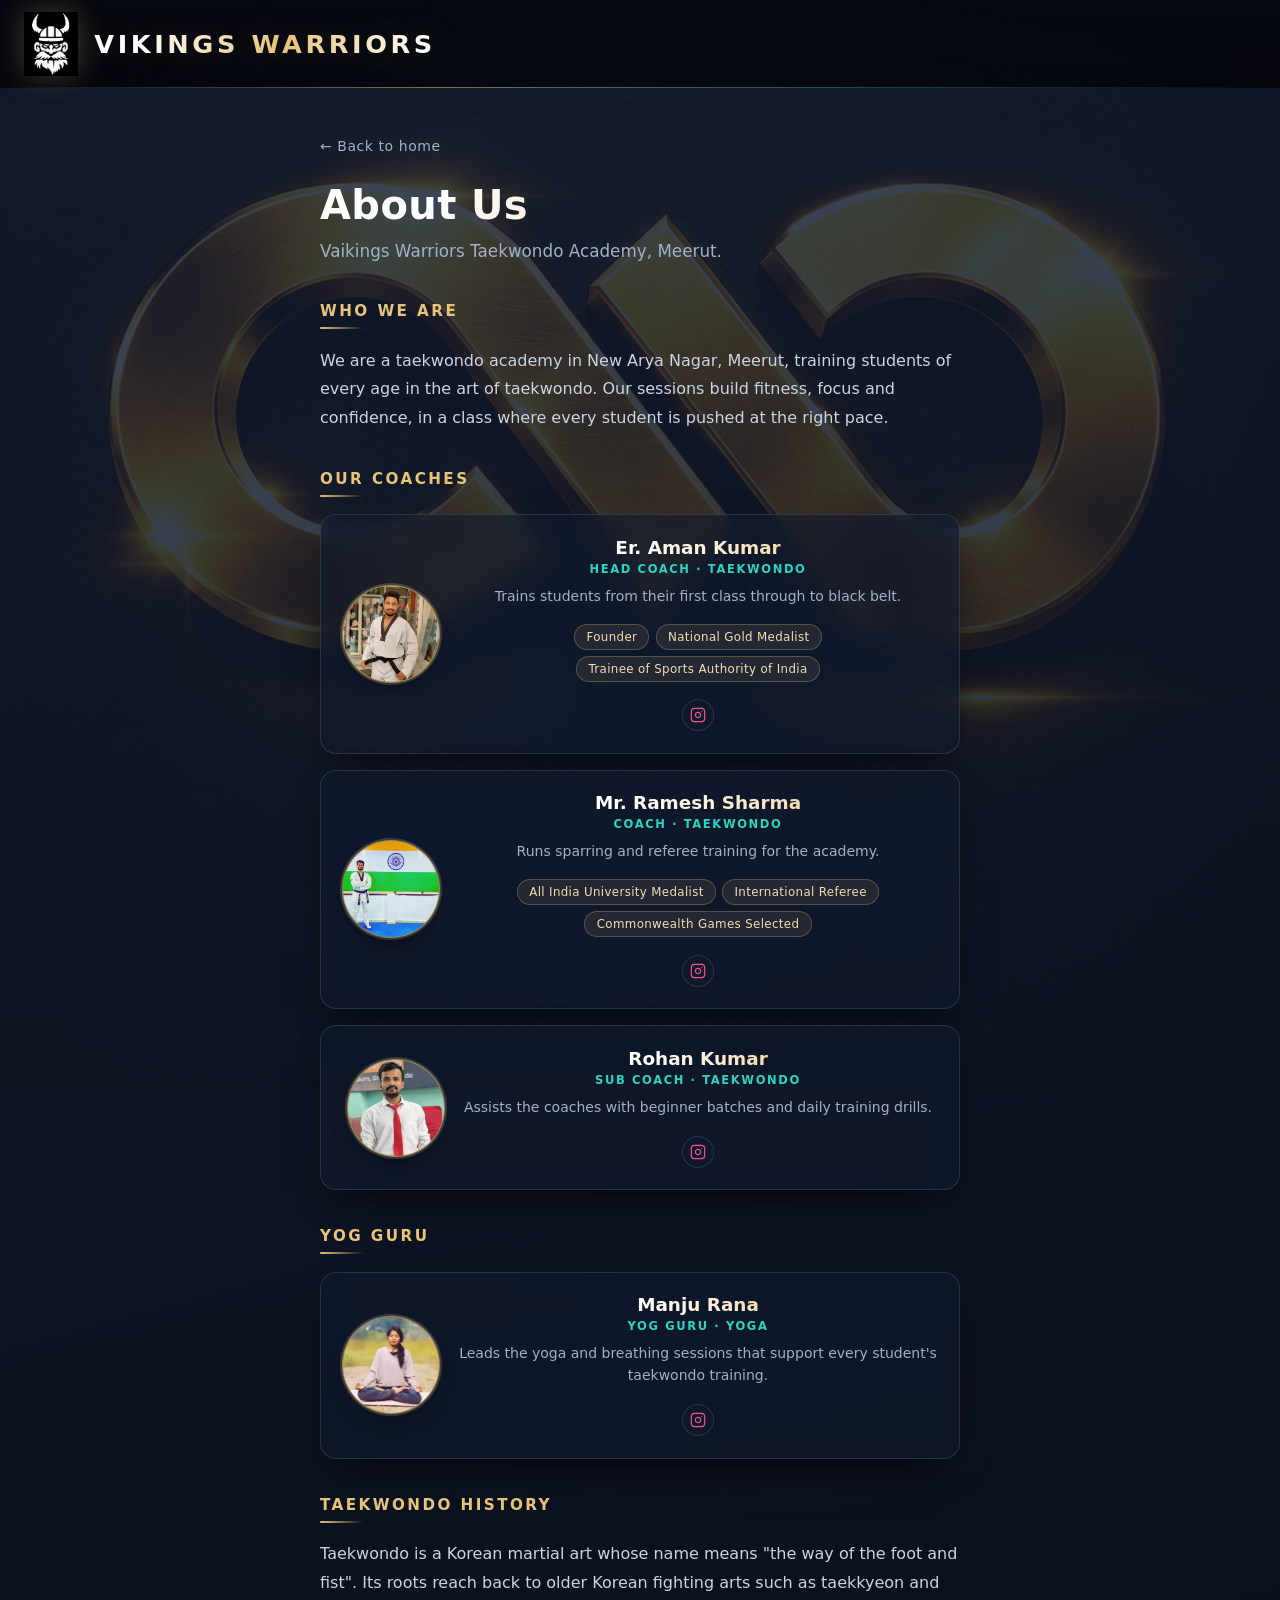
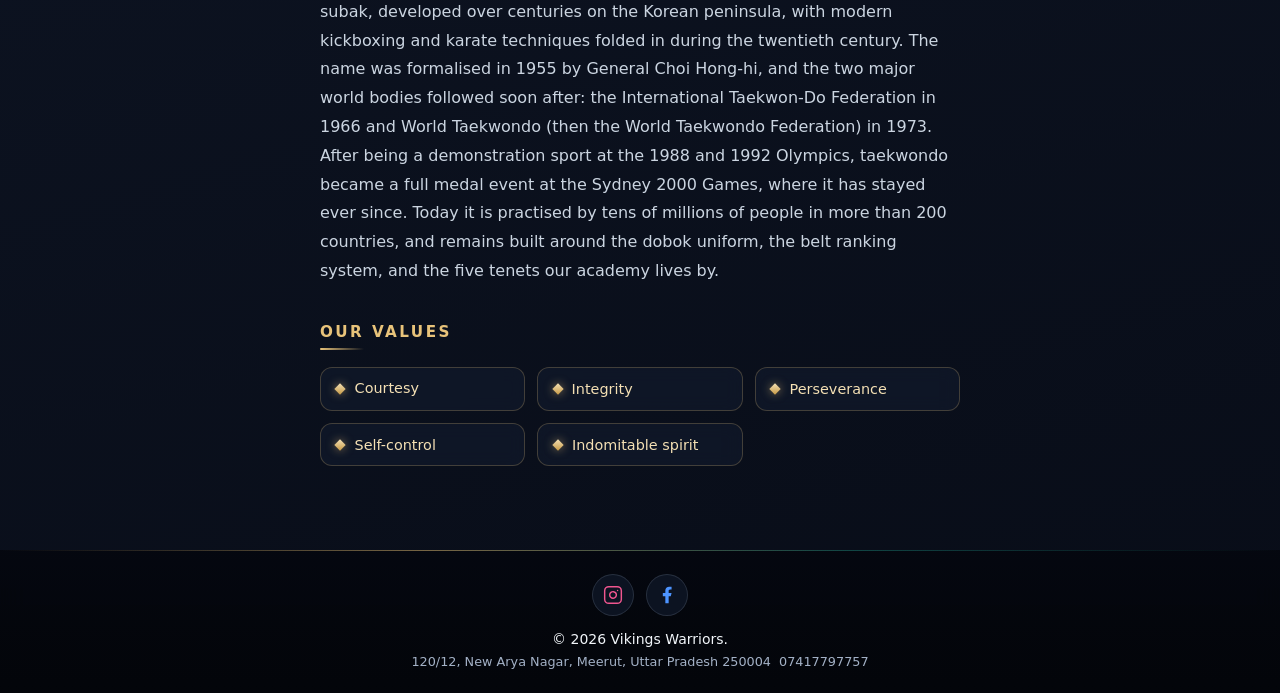
==== commit 4214ef3a: "Use clean extensionless page URLs" ====
--- a/about-us.html
+++ b/about-us.html
@@ -19,7 +19,7 @@
 
   <main class="page">
     <div class="page__inner">
-      <a class="back-link" href="index.html">&larr; Back to home</a>
+      <a class="back-link" href="./">&larr; Back to home</a>
 
       <h2 class="page__title">About Us</h2>
       <p class="page__lead">
--- a/assets/styles.css
+++ b/assets/styles.css
@@ -31,6 +31,7 @@
 
 html {
   color-scheme: dark;
+  -webkit-text-size-adjust: 100%;
 }
 
 html,
@@ -38,10 +39,20 @@
   margin: 0;
 }
 
+img,
+svg {
+  max-width: 100%;
+}
+
+img {
+  height: auto;
+}
+
 body {
   min-height: 100vh;
   display: flex;
   flex-direction: column;
+  overflow-x: hidden;
   font-family: system-ui, -apple-system, "Segoe UI", Roboto, sans-serif;
   text-rendering: optimizeLegibility;
   color: var(--text);
@@ -90,8 +101,8 @@
   z-index: 40;
   display: flex;
   align-items: center;
-  gap: 1rem;
-  padding: 0.75rem 1.5rem;
+  gap: clamp(0.6rem, 2vw, 1rem);
+  padding: clamp(0.5rem, 2vw, 0.75rem) clamp(1rem, 3vw, 1.5rem);
   color: var(--text);
   background: linear-gradient(
     180deg,
@@ -119,7 +130,10 @@
 }
 
 .site-header__logo {
-  height: 64px;
+  height: clamp(44px, 9vw, 64px);
+  width: auto;
+  max-width: 30vw;
+  object-fit: contain;
   display: block;
   flex: 0 0 auto;
   filter: drop-shadow(0 0 14px rgba(232, 195, 122, 0.28));
@@ -138,9 +152,11 @@
 
 .site-header__wordmark {
   margin: 0;
-  font-size: 1.6rem;
+  min-width: 0;
+  font-size: clamp(1.05rem, 3.4vw, 1.6rem);
   font-weight: 800;
-  letter-spacing: 0.14em;
+  letter-spacing: clamp(0.06em, 0.8vw, 0.14em);
+  overflow-wrap: anywhere;
   text-transform: uppercase;
   background: linear-gradient(100deg, #ffffff 15%, var(--gold) 55%, #ffffff 95%);
   -webkit-background-clip: text;
@@ -154,9 +170,9 @@
   position: relative;
   flex: 1 1 auto;
   display: flex;
-  align-items: center;
+  align-items: flex-start;
   justify-content: center;
-  padding: 3rem 1.5rem;
+  padding: clamp(1.5rem, 5vw, 3rem) clamp(1rem, 4vw, 1.5rem);
   color: var(--text);
   min-width: 0;
 }
@@ -164,13 +180,14 @@
 /* ---------- Cards ---------- */
 .cards {
   display: grid;
-  grid-template-columns: repeat(auto-fit, 185px);
+  grid-template-columns: repeat(auto-fit, minmax(min(100%, 185px), 185px));
   justify-content: center;
   justify-items: center;
   align-items: start;
-  gap: 1rem;
+  gap: clamp(0.75rem, 2vw, 1rem);
   width: 100%;
   max-width: 640px;
+  margin: auto;
 }
 
 .card {
@@ -182,7 +199,7 @@
   justify-content: center;
   gap: 0.5rem;
   width: 100%;
-  padding: 1.35rem 1.25rem;
+  padding: clamp(1rem, 3vw, 1.35rem) clamp(0.9rem, 2.5vw, 1.25rem);
   background: var(--glass);
   backdrop-filter: blur(10px) saturate(125%);
   -webkit-backdrop-filter: blur(10px) saturate(125%);
@@ -251,7 +268,7 @@
 
 .card h2 {
   margin: 0;
-  font-size: 1.15rem;
+  font-size: clamp(1rem, 2.7vw, 1.15rem);
   font-weight: 700;
   letter-spacing: 0.02em;
   background: linear-gradient(
@@ -267,7 +284,7 @@
 
 .card p {
   margin: 0;
-  font-size: 0.875rem;
+  font-size: clamp(0.78rem, 2vw, 0.875rem);
   line-height: 1.55;
   color: var(--muted);
 }
@@ -276,8 +293,9 @@
 .card__art {
   display: grid;
   place-items: center;
-  width: 72px;
-  height: 72px;
+  width: clamp(56px, 14vw, 72px);
+  height: clamp(56px, 14vw, 72px);
+  flex: 0 0 auto;
   margin-bottom: 0.15rem;
   animation: art-float 4.5s ease-in-out infinite;
 }
@@ -416,7 +434,7 @@
   flex: 1 1 auto;
   display: flex;
   justify-content: center;
-  padding: 3rem 1.5rem;
+  padding: clamp(1.75rem, 5vw, 3rem) clamp(1rem, 4vw, 1.5rem);
   background: var(--panel);
   color: var(--text);
 }
@@ -455,15 +473,15 @@
 }
 
 .page__lead {
-  margin: 0 0 2.25rem;
-  font-size: 1.05rem;
+  margin: 0 0 clamp(1.5rem, 4vw, 2.25rem);
+  font-size: clamp(0.98rem, 2.4vw, 1.05rem);
   line-height: 1.65;
   color: var(--muted);
 }
 
 /* ---------- Inner page content ---------- */
 .page__section {
-  margin-bottom: 2.25rem;
+  margin-bottom: clamp(1.75rem, 4vw, 2.25rem);
 }
 
 .page__section-title {
@@ -516,7 +534,7 @@
   padding: 0;
   list-style: none;
   display: grid;
-  grid-template-columns: repeat(auto-fit, minmax(185px, 1fr));
+  grid-template-columns: repeat(auto-fit, minmax(min(100%, 185px), 1fr));
   gap: 0.75rem;
 }
 
@@ -728,6 +746,7 @@
   margin-top: 1.6rem;
   display: flex;
   flex-wrap: wrap;
+  justify-content: center;
   gap: 0.75rem;
 }
 
@@ -854,7 +873,7 @@
 
 .gallery {
   columns: 4 240px;
-  column-gap: 1rem;
+  column-gap: clamp(0.75rem, 2vw, 1rem);
   margin: 0;
   padding: 0;
   list-style: none;
@@ -1008,7 +1027,7 @@
   backdrop-filter: blur(14px);
   -webkit-backdrop-filter: blur(14px);
   color: var(--text);
-  padding: 1.5rem;
+  padding: clamp(1rem, 3vw, 1.5rem);
   text-align: center;
   font-size: 0.875rem;
 }
@@ -1185,31 +1204,40 @@
     background-attachment: scroll;
   }
 
-  .home {
-    padding: 2rem 1.25rem;
-  }
-
-  .page {
-    padding: 2rem 1rem;
+  .gallery {
+    columns: 3 220px;
   }
 }
 
 @media (max-width: 480px) {
-  .site-header {
-    padding: 0.5rem 1rem;
-  }
-
-  .site-header__logo {
-    height: 48px;
-  }
-
-  .site-header__wordmark {
-    font-size: 1.1rem;
-    letter-spacing: 0.1em;
+  .cards {
+    gap: 0.75rem;
+  }
+
+  .address-actions {
+    flex-direction: column;
+  }
+
+  .address-actions .button {
+    width: 100%;
+    text-align: center;
+  }
+
+  .map-frame {
+    aspect-ratio: 4 / 3;
   }
 
   .lightbox {
-    padding: 1rem;
+    padding: 0.75rem;
+  }
+
+  .lightbox__img {
+    max-height: 82vh;
+  }
+
+  .lightbox__close {
+    top: 0.6rem;
+    right: 0.6rem;
   }
 
   .lightbox__nav {
@@ -1217,4 +1245,12 @@
     height: 2.4rem;
     font-size: 1.4rem;
   }
-}
+
+  .lightbox__nav--prev {
+    left: 0.5rem;
+  }
+
+  .lightbox__nav--next {
+    right: 0.5rem;
+  }
+}
